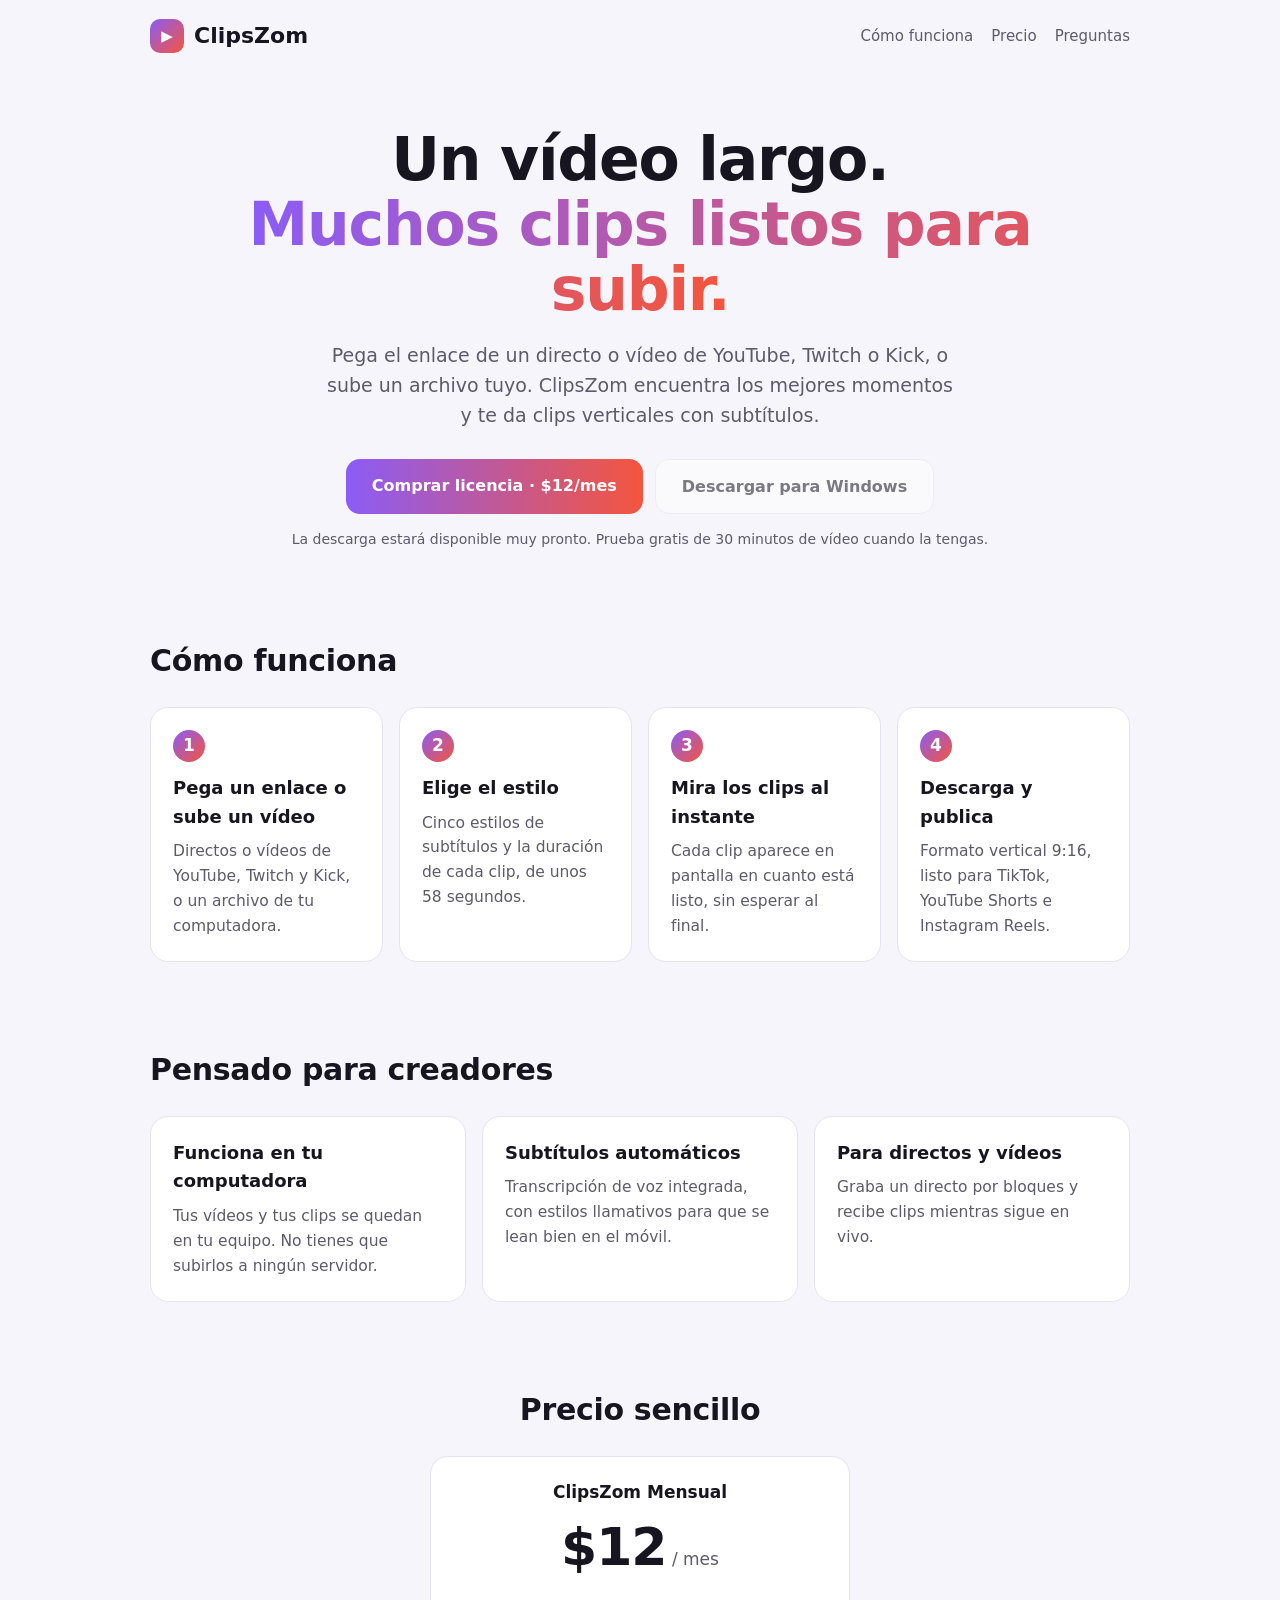
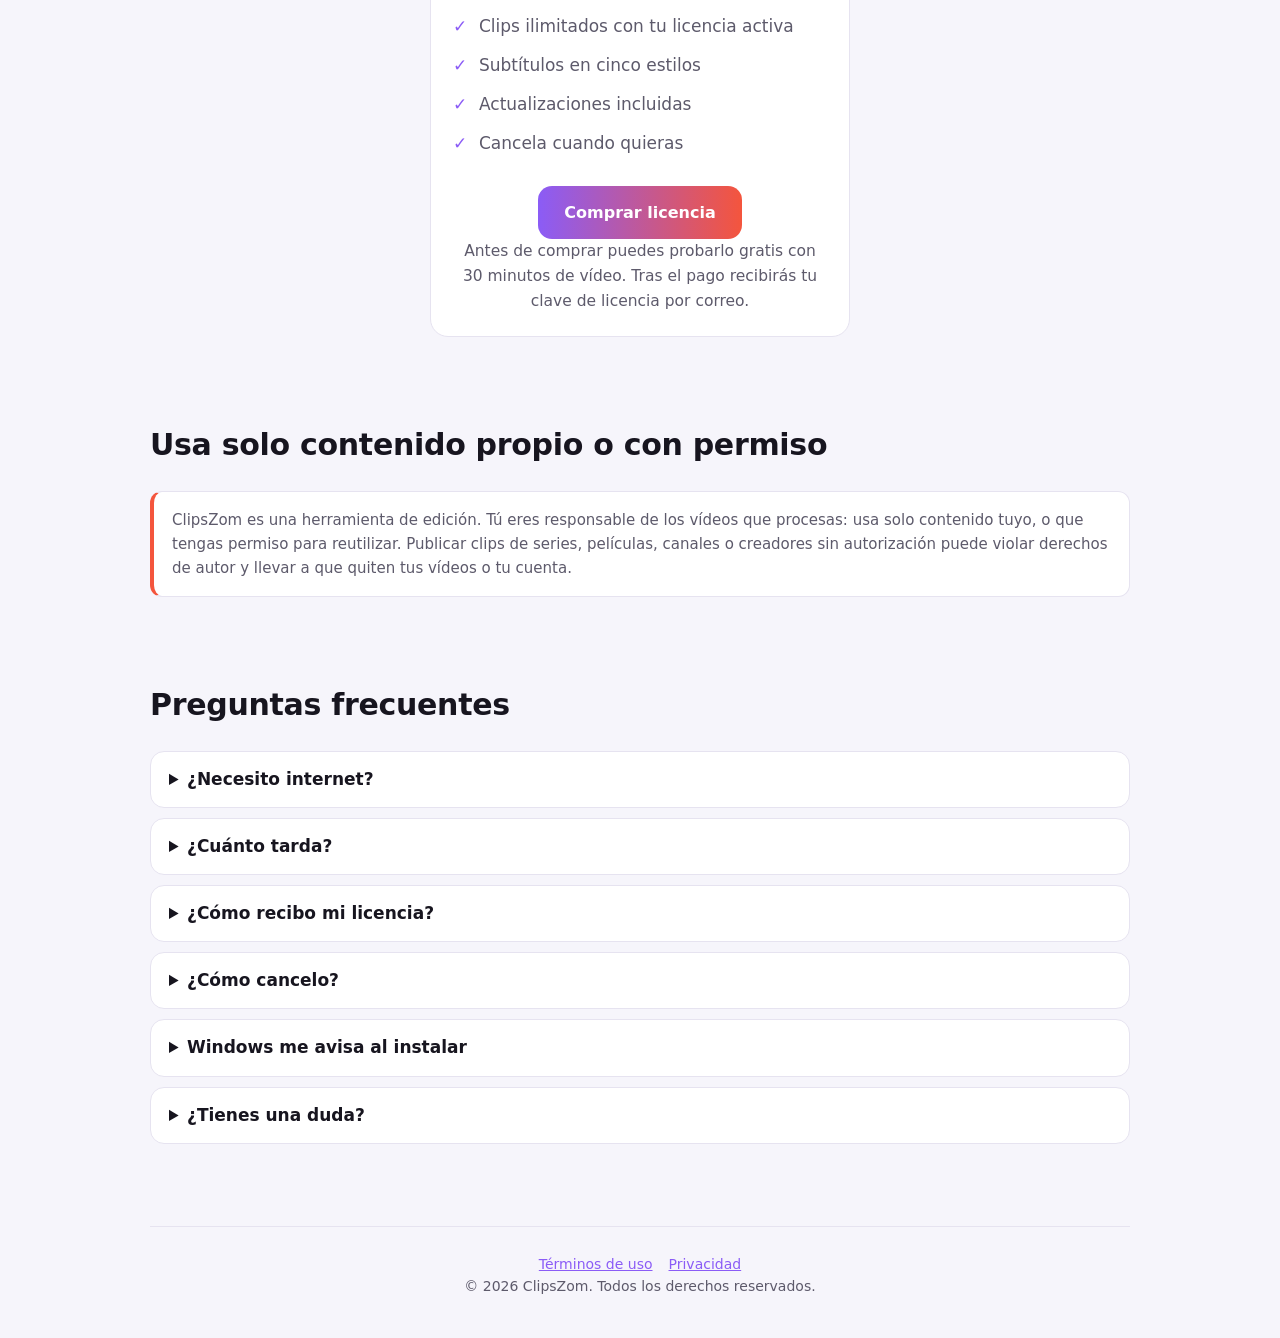
==== index.html @ 4bab184d "Add files via upload" ====
<!doctype html>
<html lang="es"><head><meta charset="utf-8"><meta name="viewport" content="width=device-width,initial-scale=1">
<title>ClipsZom: convierte videos largos en clips verticales con subtítulos</title>
<meta name="description" content="ClipsZom es un programa para Windows que encuentra los mejores momentos de tus videos y directos y te entrega clips verticales con subtítulos, listos para TikTok, Shorts y Reels.">
<link rel="stylesheet" href="style.css"></head><body>
<div class="wrap">
<header><a class="logo" href="./"><i>▶</i>ClipsZom</a><nav><a href="#como">Cómo funciona</a><a href="#precio">Precio</a><a href="#faq">Preguntas</a></nav></header>

<div class="hero">
<h1>Un vídeo largo.<br><em>Muchos clips listos para subir.</em></h1>
<p class="sub">Pega el enlace de un directo o vídeo de YouTube, Twitch o Kick, o sube un archivo tuyo. ClipsZom encuentra los mejores momentos y te da clips verticales con subtítulos.</p>
<div class="row">
<a class="btn" id="buy" href="https://buy.polar.sh/polar_cl_BE2PGa4HOnmMXp0Fvh5EnbYHJDh87UG1e7EQ52ebuFf">Comprar licencia · $12/mes</a>
<a class="btn alt" id="dl" href="#" aria-disabled="true">Descargar para Windows</a>
</div>
<p class="note" id="dlnote">Prueba gratis de 30 minutos de vídeo, sin tarjeta. Para Windows 10 y 11.</p>
</div>

<section id="como"><h2>Cómo funciona</h2>
<div class="grid">
<div class="card"><div class="n">1</div><h3>Pega un enlace o sube un vídeo</h3><p>Directos o vídeos de YouTube, Twitch y Kick, o un archivo de tu computadora.</p></div>
<div class="card"><div class="n">2</div><h3>Elige el estilo</h3><p>Cinco estilos de subtítulos y la duración de cada clip, de unos 58 segundos.</p></div>
<div class="card"><div class="n">3</div><h3>Mira los clips al instante</h3><p>Cada clip aparece en pantalla en cuanto está listo, sin esperar al final.</p></div>
<div class="card"><div class="n">4</div><h3>Descarga y publica</h3><p>Formato vertical 9:16, listo para TikTok, YouTube Shorts e Instagram Reels.</p></div>
</div></section>

<section><h2>Pensado para creadores</h2>
<div class="grid">
<div class="card"><h3>Funciona en tu computadora</h3><p>Tus vídeos y tus clips se quedan en tu equipo. No tienes que subirlos a ningún servidor.</p></div>
<div class="card"><h3>Subtítulos automáticos</h3><p>Transcripción de voz integrada, con estilos llamativos para que se lean bien en el móvil.</p></div>
<div class="card"><h3>Para directos y vídeos</h3><p>Graba un directo por bloques y recibe clips mientras sigue en vivo.</p></div>
</div></section>

<section id="precio"><h2 style="text-align:center">Precio sencillo</h2>
<div class="card price">
<div style="font-weight:700">ClipsZom Mensual</div>
<div><b>$12</b> <span>/ mes</span></div>
<ul><li>Clips ilimitados con tu licencia activa</li><li>Subtítulos en cinco estilos</li><li>Actualizaciones incluidas</li><li>Cancela cuando quieras</li></ul>
<a class="btn" href="https://buy.polar.sh/polar_cl_BE2PGa4HOnmMXp0Fvh5EnbYHJDh87UG1e7EQ52ebuFf">Comprar licencia</a>
<p class="note">Antes de comprar puedes probarlo gratis con 30 minutos de vídeo. Tras el pago recibirás tu clave de licencia por correo.</p>
</div></section>

<section><h2>Usa solo contenido propio o con permiso</h2>
<div class="warn">ClipsZom es una herramienta de edición. Tú eres responsable de los vídeos que procesas: usa solo contenido tuyo, o que tengas permiso para reutilizar. Publicar clips de series, películas, canales o creadores sin autorización puede violar derechos de autor y llevar a que quiten tus vídeos o tu cuenta.</div></section>

<section id="faq"><h2>Preguntas frecuentes</h2>
<details><summary>¿Necesito internet?</summary><p>Sí, para descargar el vídeo de un enlace y, la primera vez, el modelo de voz (unos 150 MB). La licencia se comprueba en tu equipo, sin conexión.</p></details>
<details><summary>¿Cuánto tarda?</summary><p>Depende del vídeo y de tu computadora. En un equipo sin tarjeta gráfica, un vídeo de unos 15 minutos tarda entre 10 y 20 minutos.</p></details>
<details><summary>¿Cómo recibo mi licencia?</summary><p>Después de pagar te enviamos tu clave por correo. La pegas en la pantalla de licencia del programa y se activa.</p></details>
<details><summary>¿Cómo cancelo?</summary><p>Puedes cancelar tu suscripción cuando quieras desde el correo de confirmación de tu compra. Seguirás usando el programa hasta que termine el periodo pagado.</p></details>
<details><summary>Windows me avisa al instalar</summary><p>Es normal en programas nuevos que aún no tienen firma digital. Pulsa «Más información» y luego «Ejecutar de todas formas».</p></details>
<details><summary>¿Tienes una duda?</summary><p>Escríbenos por mensaje en <a href="https://www.tiktok.com/@anasanchez29915">TikTok</a>.</p></details>
</section>

<footer><a href="terminos.html">Términos de uso</a><a href="privacidad.html">Privacidad</a><br>© 2026 ClipsZom. Todos los derechos reservados.</footer>
</div>
<script>
// Cuando tengas el enlace de descarga, pégalo entre las comillas y guarda el archivo.
var DESCARGA = "";
if (DESCARGA) { var d = document.getElementById("dl"); d.href = DESCARGA; d.removeAttribute("aria-disabled"); }
else { document.getElementById("dlnote").textContent = "La descarga estará disponible muy pronto. Prueba gratis de 30 minutos de vídeo cuando la tengas."; }
</script>
</body></html>
---- style.css ----
:root{--bg:#f6f5fb;--fg:#17151f;--mut:#5d5a6b;--card:#fff;--line:#e6e3f0;--ac1:#8b5cf6;--ac2:#f4553d}
@media(prefers-color-scheme:dark){:root{--bg:#0e0d14;--fg:#f3f1fa;--mut:#a29fb3;--card:#17151f;--line:#2a2736}}
*{box-sizing:border-box}html{scroll-behavior:smooth}
body{margin:0;background:var(--bg);color:var(--fg);font:17px/1.6 "Segoe UI",system-ui,-apple-system,Roboto,sans-serif}
a{color:var(--ac1)}
.wrap{max-width:1020px;margin:0 auto;padding:0 20px}
header{display:flex;align-items:center;justify-content:space-between;padding:18px 0}
.logo{display:flex;align-items:center;gap:10px;font-weight:800;font-size:22px;text-decoration:none;color:var(--fg)}
.logo i{width:34px;height:34px;border-radius:10px;background:linear-gradient(135deg,var(--ac1),var(--ac2));display:grid;place-items:center;color:#fff;font-style:normal;font-size:15px}
nav a{margin-left:18px;text-decoration:none;color:var(--mut);font-size:15px}
.hero{text-align:center;padding:56px 0 30px}
h1{font-size:clamp(34px,6vw,60px);line-height:1.08;margin:0 0 18px;letter-spacing:-.02em}
h1 em{font-style:normal;background:linear-gradient(90deg,var(--ac1),var(--ac2));-webkit-background-clip:text;background-clip:text;color:transparent}
.sub{max-width:640px;margin:0 auto 28px;color:var(--mut);font-size:19px}
.btn{display:inline-block;padding:14px 26px;border-radius:14px;font-weight:700;text-decoration:none;color:#fff;background:linear-gradient(90deg,var(--ac1),var(--ac2));border:0;font-size:16px}
.btn.alt{background:var(--card);color:var(--fg);border:1px solid var(--line)}
.btn[aria-disabled=true]{opacity:.55;pointer-events:none}
.row{display:flex;gap:12px;justify-content:center;flex-wrap:wrap}
.note{color:var(--mut);font-size:14px;margin-top:14px}
section{padding:42px 0}
h2{font-size:30px;margin:0 0 22px;letter-spacing:-.01em}
.grid{display:grid;grid-template-columns:repeat(auto-fit,minmax(230px,1fr));gap:16px}
.card{background:var(--card);border:1px solid var(--line);border-radius:18px;padding:22px}
.card h3{margin:0 0 8px;font-size:18px}.card p{margin:0;color:var(--mut);font-size:15.5px}
.n{width:32px;height:32px;border-radius:50%;background:linear-gradient(135deg,var(--ac1),var(--ac2));color:#fff;display:grid;place-items:center;font-weight:800;margin-bottom:12px}
.price{max-width:420px;margin:0 auto;text-align:center}
.price b{font-size:52px;letter-spacing:-.02em}.price span{color:var(--mut)}
.price ul{list-style:none;padding:0;margin:18px 0 22px;text-align:left;color:var(--mut)}
.price li{padding:6px 0 6px 26px;position:relative}.price li:before{content:"✓";position:absolute;left:0;color:var(--ac1);font-weight:800}
details{background:var(--card);border:1px solid var(--line);border-radius:14px;padding:14px 18px;margin-bottom:10px}
summary{cursor:pointer;font-weight:700}details p{color:var(--mut);margin:10px 0 0}
.warn{background:var(--card);border:1px solid var(--line);border-left:4px solid var(--ac2);border-radius:12px;padding:16px 18px;color:var(--mut);font-size:15px}
footer{border-top:1px solid var(--line);margin-top:30px;padding:26px 0 40px;color:var(--mut);font-size:14px;text-align:center}
footer a{margin:0 8px}
.doc{max-width:760px;padding-bottom:30px}.doc h1{font-size:36px}.doc h2{font-size:21px;margin:30px 0 8px}.doc p,.doc li{color:var(--mut)}
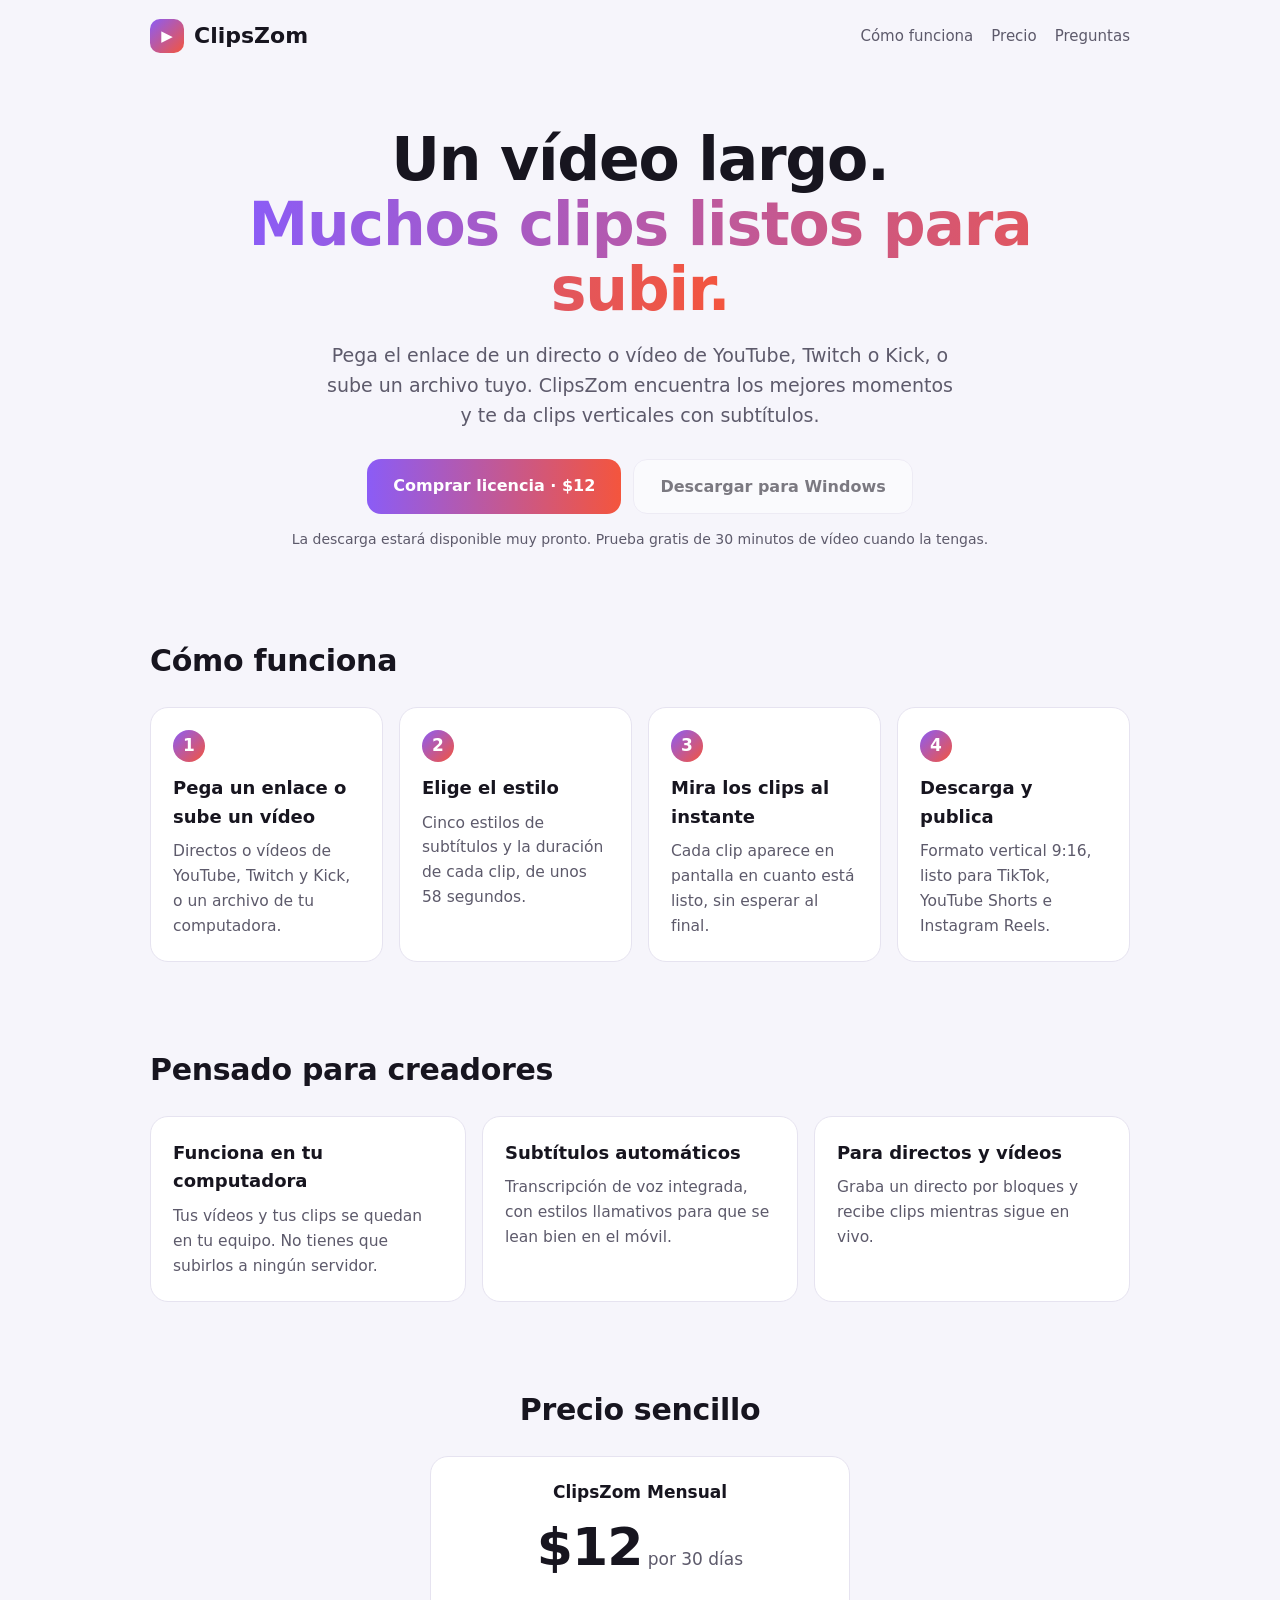
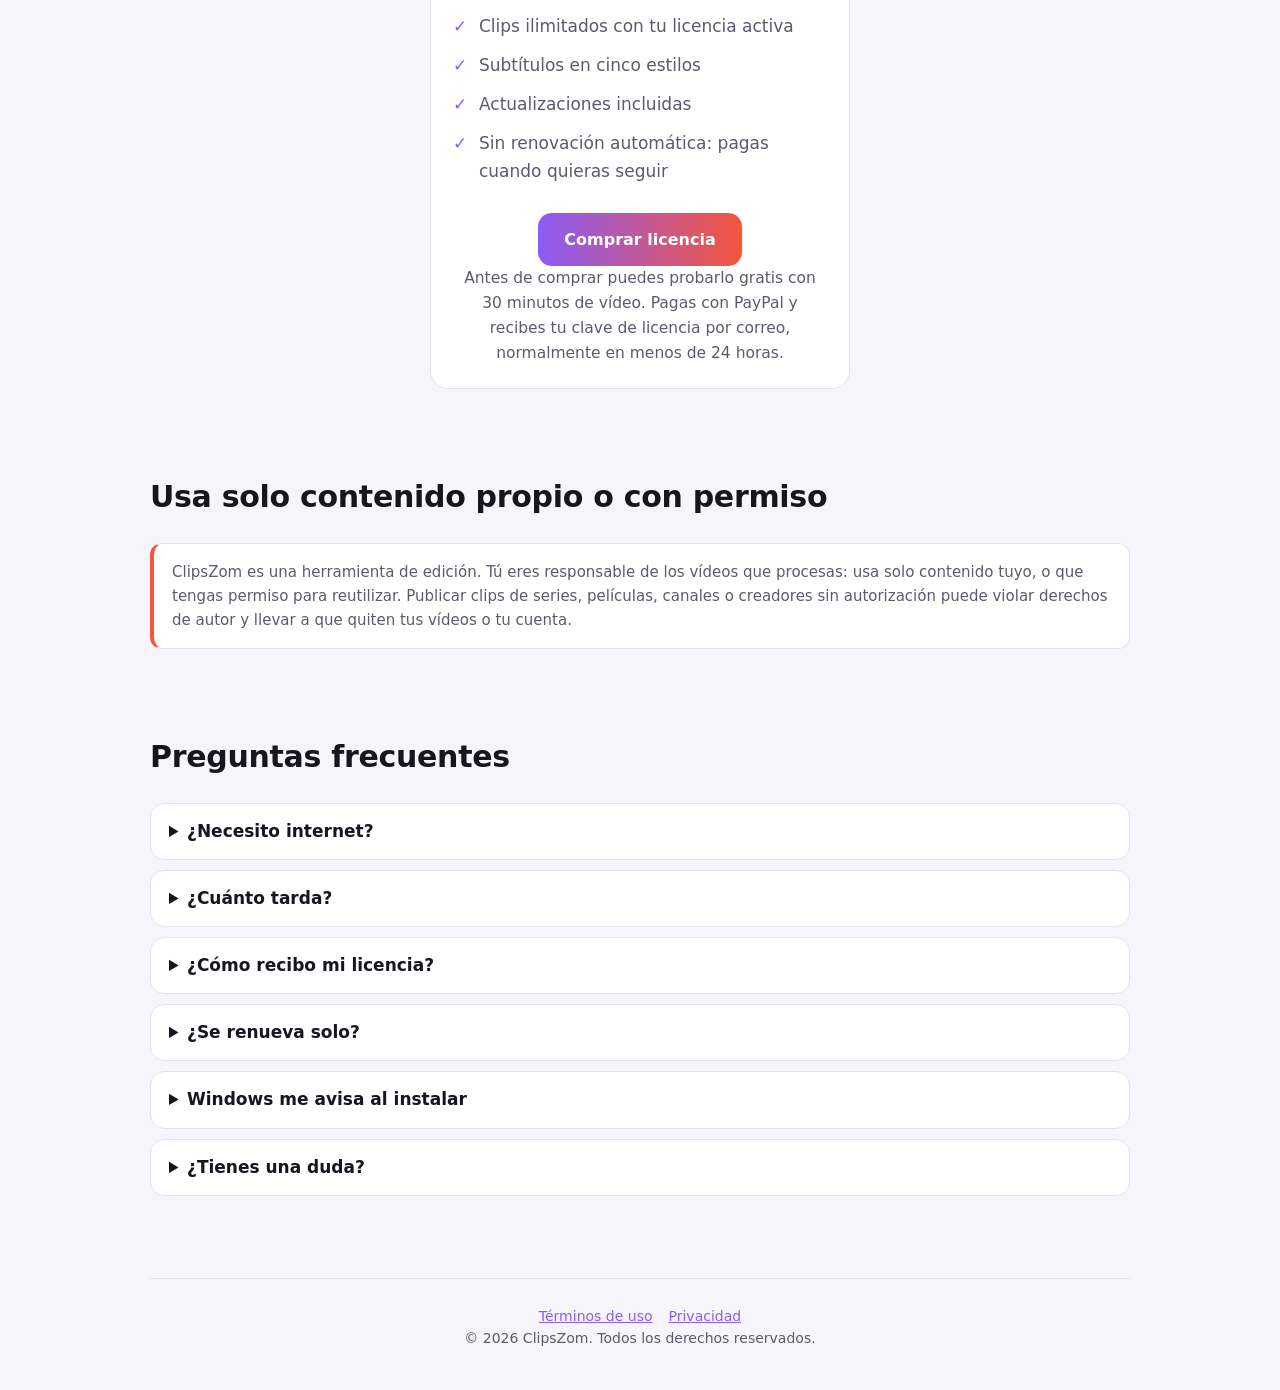
==== commit aefc9e7b: "Add files via upload" ====
--- a/index.html
+++ b/index.html
@@ -10,7 +10,7 @@
 <h1>Un vídeo largo.<br><em>Muchos clips listos para subir.</em></h1>
 <p class="sub">Pega el enlace de un directo o vídeo de YouTube, Twitch o Kick, o sube un archivo tuyo. ClipsZom encuentra los mejores momentos y te da clips verticales con subtítulos.</p>
 <div class="row">
-<a class="btn" id="buy" href="https://buy.polar.sh/polar_cl_BE2PGa4HOnmMXp0Fvh5EnbYHJDh87UG1e7EQ52ebuFf">Comprar licencia · $12/mes</a>
+<a class="btn" id="buy" href="https://www.paypal.com/ncp/payment/SQN8939KMFFRL">Comprar licencia · $12</a>
 <a class="btn alt" id="dl" href="#" aria-disabled="true">Descargar para Windows</a>
 </div>
 <p class="note" id="dlnote">Prueba gratis de 30 minutos de vídeo, sin tarjeta. Para Windows 10 y 11.</p>
@@ -34,10 +34,10 @@
 <section id="precio"><h2 style="text-align:center">Precio sencillo</h2>
 <div class="card price">
 <div style="font-weight:700">ClipsZom Mensual</div>
-<div><b>$12</b> <span>/ mes</span></div>
-<ul><li>Clips ilimitados con tu licencia activa</li><li>Subtítulos en cinco estilos</li><li>Actualizaciones incluidas</li><li>Cancela cuando quieras</li></ul>
-<a class="btn" href="https://buy.polar.sh/polar_cl_BE2PGa4HOnmMXp0Fvh5EnbYHJDh87UG1e7EQ52ebuFf">Comprar licencia</a>
-<p class="note">Antes de comprar puedes probarlo gratis con 30 minutos de vídeo. Tras el pago recibirás tu clave de licencia por correo.</p>
+<div><b>$12</b> <span>por 30 días</span></div>
+<ul><li>Clips ilimitados con tu licencia activa</li><li>Subtítulos en cinco estilos</li><li>Actualizaciones incluidas</li><li>Sin renovación automática: pagas cuando quieras seguir</li></ul>
+<a class="btn" href="https://www.paypal.com/ncp/payment/SQN8939KMFFRL">Comprar licencia</a>
+<p class="note">Antes de comprar puedes probarlo gratis con 30 minutos de vídeo. Pagas con PayPal y recibes tu clave de licencia por correo, normalmente en menos de 24 horas.</p>
 </div></section>
 
 <section><h2>Usa solo contenido propio o con permiso</h2>
@@ -46,8 +46,8 @@
 <section id="faq"><h2>Preguntas frecuentes</h2>
 <details><summary>¿Necesito internet?</summary><p>Sí, para descargar el vídeo de un enlace y, la primera vez, el modelo de voz (unos 150 MB). La licencia se comprueba en tu equipo, sin conexión.</p></details>
 <details><summary>¿Cuánto tarda?</summary><p>Depende del vídeo y de tu computadora. En un equipo sin tarjeta gráfica, un vídeo de unos 15 minutos tarda entre 10 y 20 minutos.</p></details>
-<details><summary>¿Cómo recibo mi licencia?</summary><p>Después de pagar te enviamos tu clave por correo. La pegas en la pantalla de licencia del programa y se activa.</p></details>
-<details><summary>¿Cómo cancelo?</summary><p>Puedes cancelar tu suscripción cuando quieras desde el correo de confirmación de tu compra. Seguirás usando el programa hasta que termine el periodo pagado.</p></details>
+<details><summary>¿Cómo recibo mi licencia?</summary><p>Después de pagar con PayPal te enviamos tu clave por correo. La pegas en la pantalla de licencia del programa y se activa.</p></details>
+<details><summary>¿Se renueva solo?</summary><p>No. Cada pago cubre 30 días de licencia. Cuando se termine, decides si pagas otro mes. No hay cobros automáticos.</p></details>
 <details><summary>Windows me avisa al instalar</summary><p>Es normal en programas nuevos que aún no tienen firma digital. Pulsa «Más información» y luego «Ejecutar de todas formas».</p></details>
 <details><summary>¿Tienes una duda?</summary><p>Escríbenos por mensaje en <a href="https://www.tiktok.com/@anasanchez29915">TikTok</a>.</p></details>
 </section>
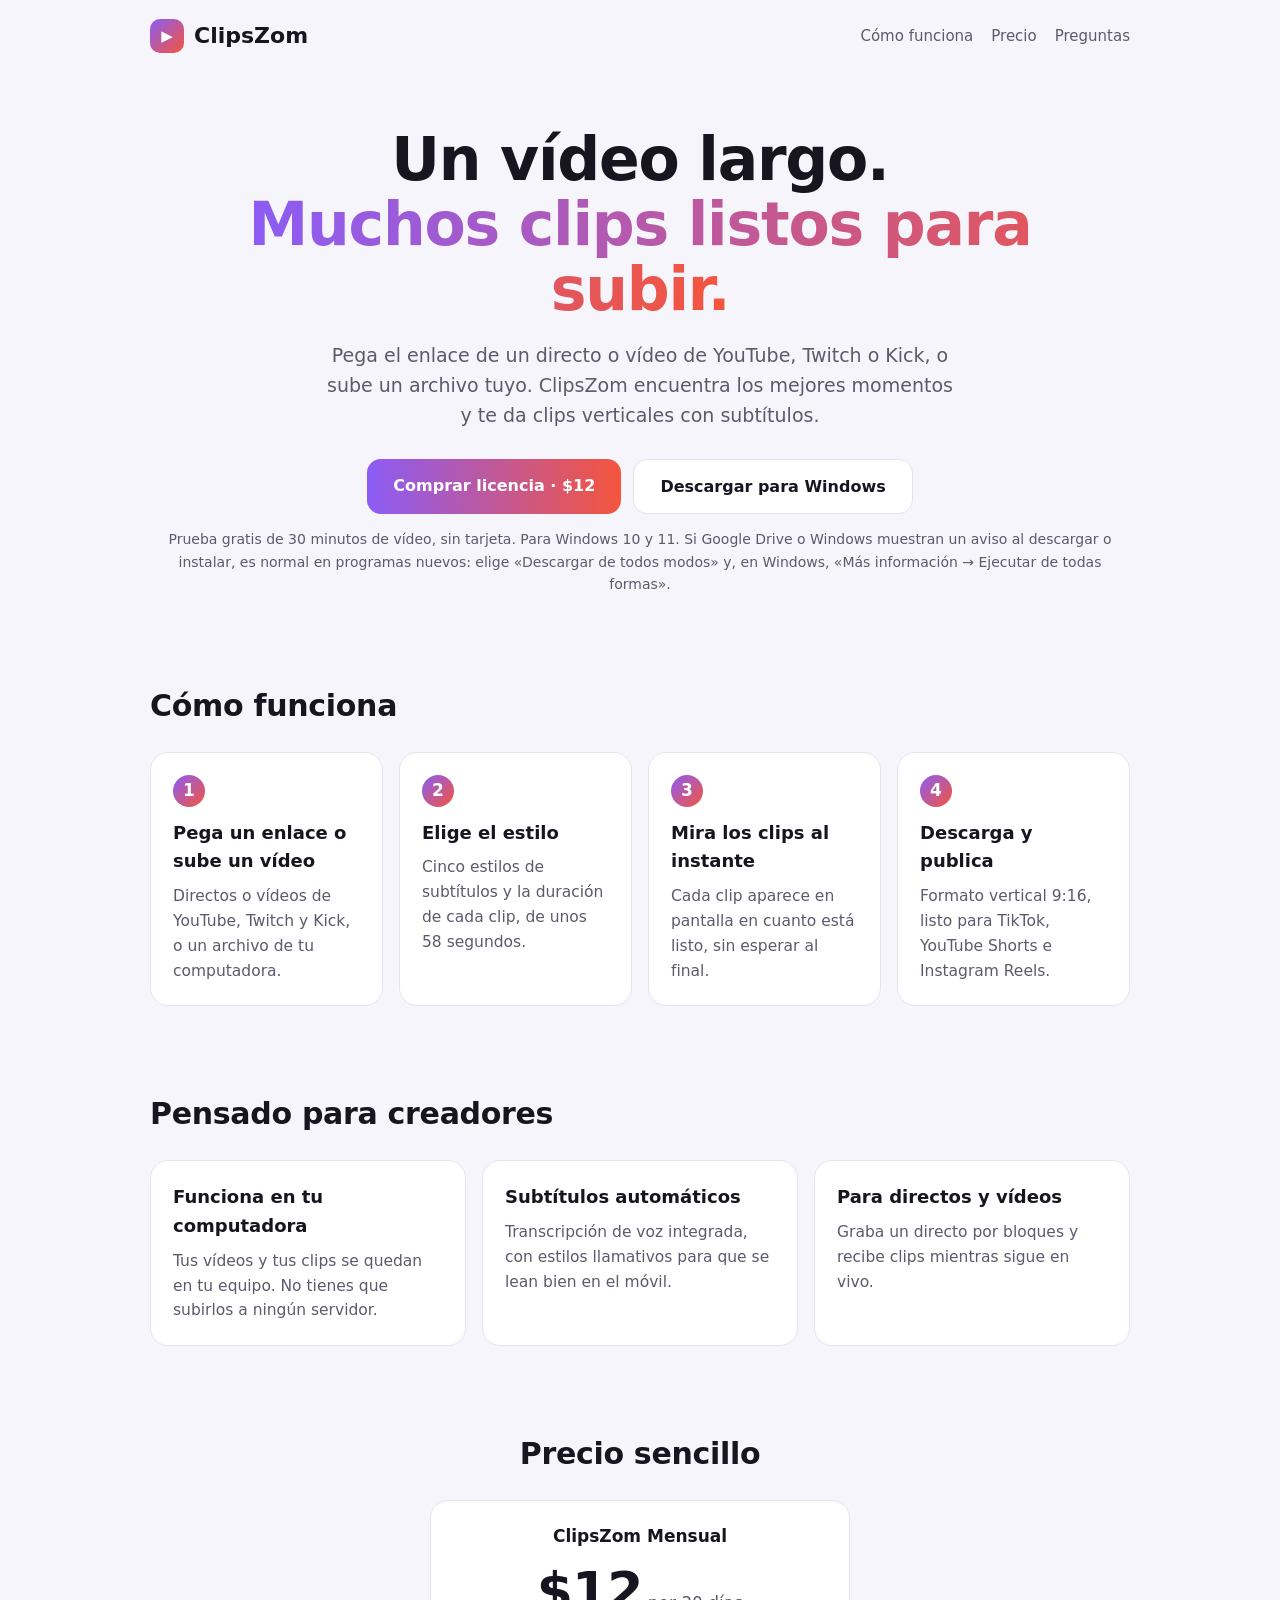
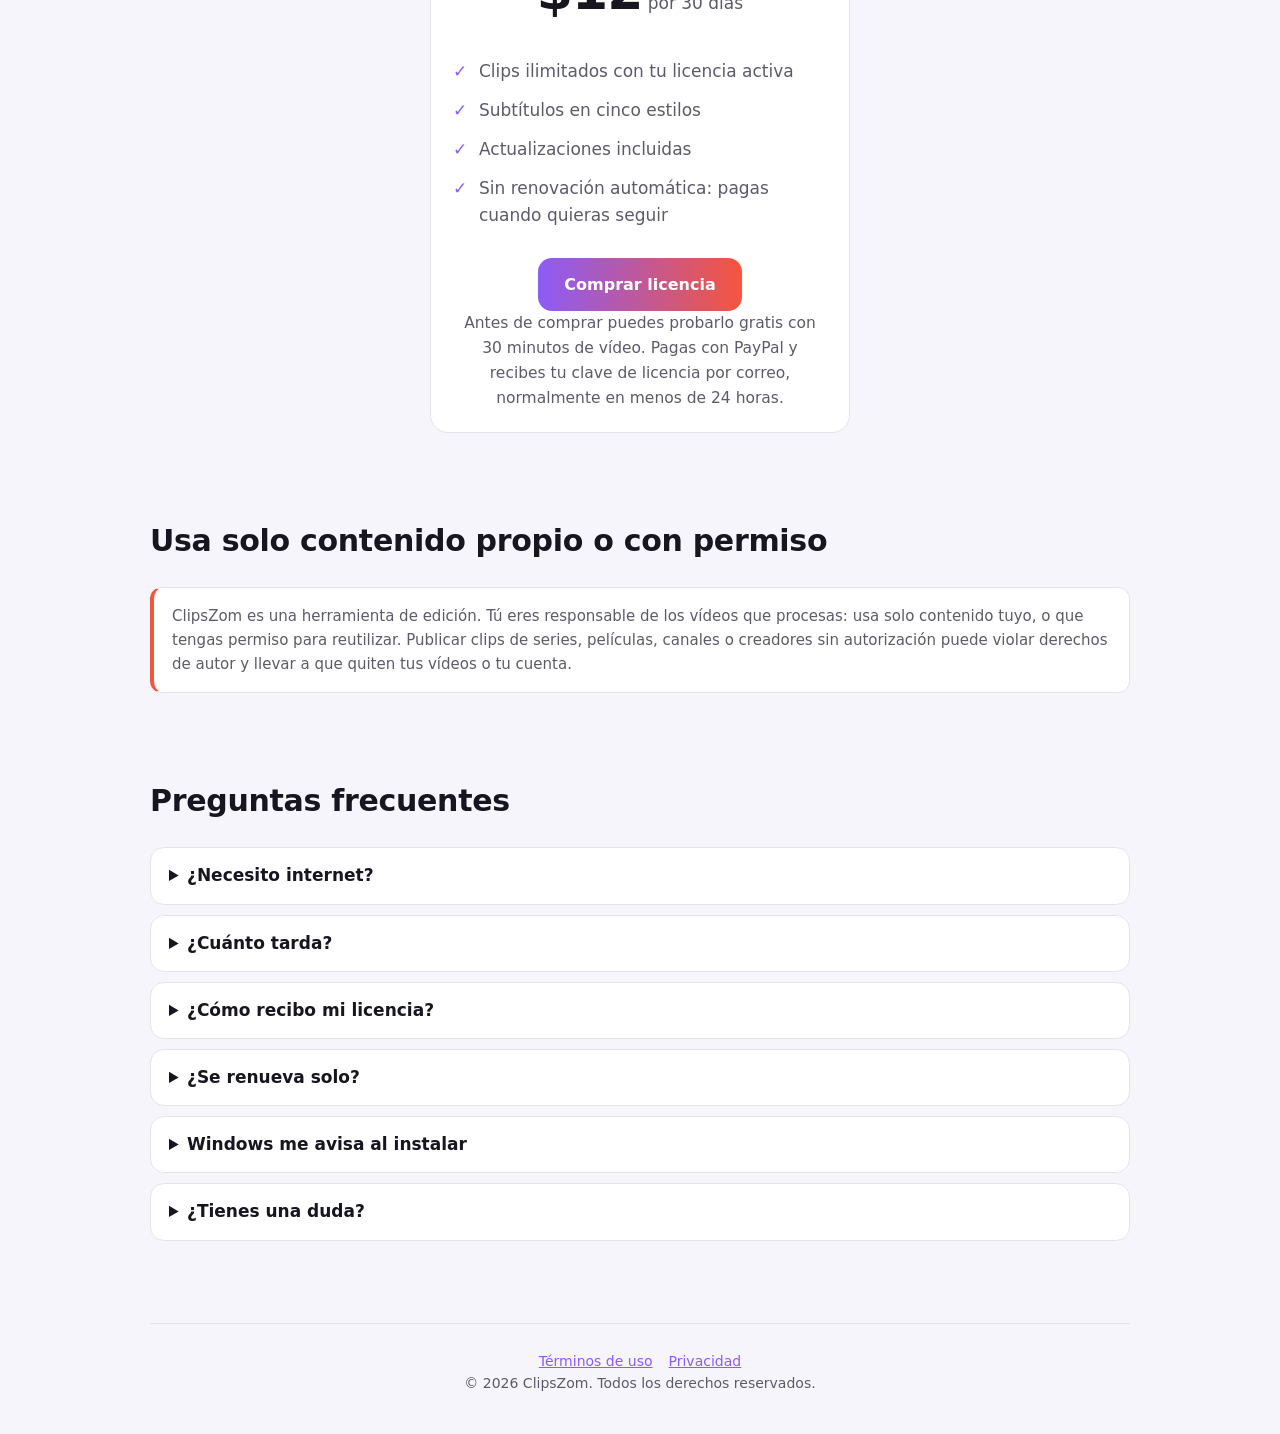
==== commit 2076932e: "Add files via upload" ====
--- a/index.html
+++ b/index.html
@@ -13,7 +13,7 @@
 <a class="btn" id="buy" href="https://www.paypal.com/ncp/payment/SQN8939KMFFRL">Comprar licencia · $12</a>
 <a class="btn alt" id="dl" href="#" aria-disabled="true">Descargar para Windows</a>
 </div>
-<p class="note" id="dlnote">Prueba gratis de 30 minutos de vídeo, sin tarjeta. Para Windows 10 y 11.</p>
+<p class="note" id="dlnote">Prueba gratis de 30 minutos de vídeo, sin tarjeta. Para Windows 10 y 11. Si Google Drive o Windows muestran un aviso al descargar o instalar, es normal en programas nuevos: elige «Descargar de todos modos» y, en Windows, «Más información → Ejecutar de todas formas».</p>
 </div>
 
 <section id="como"><h2>Cómo funciona</h2>
@@ -56,7 +56,7 @@
 </div>
 <script>
 // Cuando tengas el enlace de descarga, pégalo entre las comillas y guarda el archivo.
-var DESCARGA = "";
+var DESCARGA = "https://drive.google.com/file/d/1Re3iIIYu9e11X_Q4Dy7A3y5uvlkdkRb8/view?usp=drive_link";
 if (DESCARGA) { var d = document.getElementById("dl"); d.href = DESCARGA; d.removeAttribute("aria-disabled"); }
 else { document.getElementById("dlnote").textContent = "La descarga estará disponible muy pronto. Prueba gratis de 30 minutos de vídeo cuando la tengas."; }
 </script>
